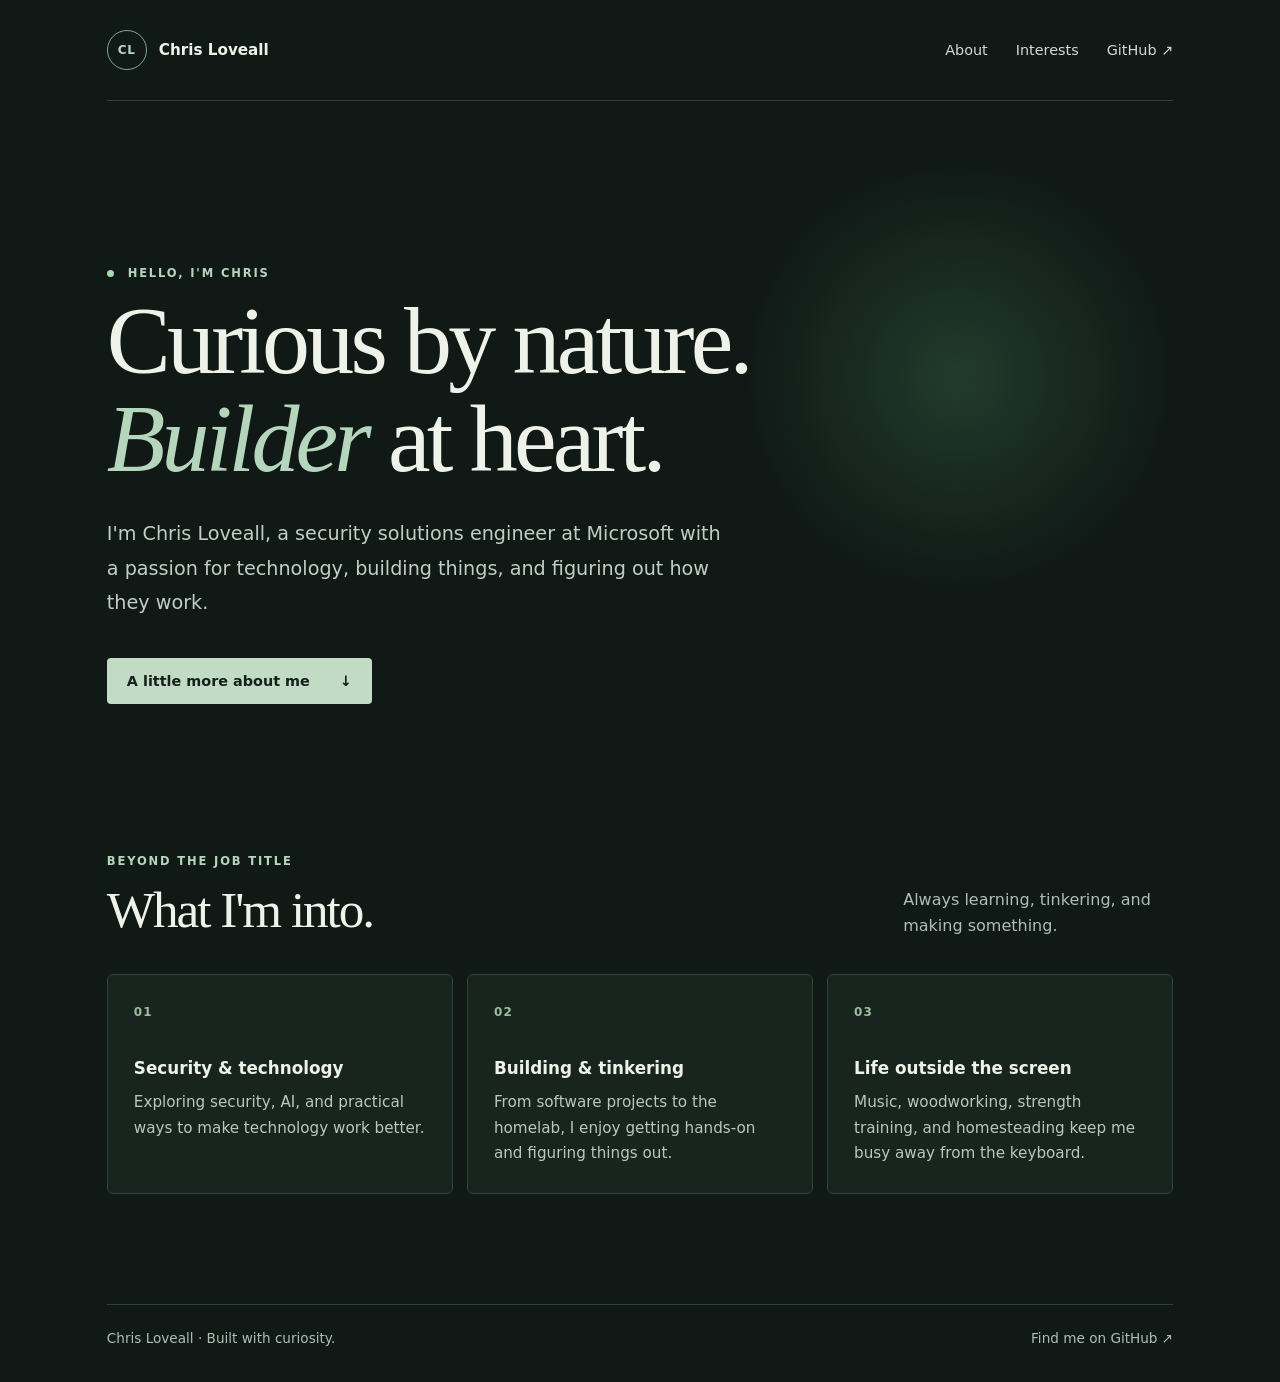
==== index.html @ b40f96f5 "Create initial personal site" ====
<!doctype html>
<html lang="en">
<head>
  <meta charset="utf-8">
  <meta name="viewport" content="width=device-width, initial-scale=1">
  <meta name="description" content="Chris Loveall: security, technology, and the things I'm building.">
  <meta name="theme-color" content="#101916">
  <title>Chris Loveall | About</title>
  <link rel="icon" href="favicon.svg" type="image/svg+xml">
  <link rel="stylesheet" href="style.css">
</head>
<body>
  <div class="page">
    <header class="site-header">
      <a class="wordmark" href="./" aria-label="Chris Loveall, home"><span>CL</span> Chris Loveall</a>
      <nav aria-label="Main navigation">
        <a href="#about">About</a>
        <a href="#interests">Interests</a>
        <a href="https://github.com/CJLoveall74">GitHub <span aria-hidden="true">↗</span></a>
      </nav>
    </header>

    <main>
      <section class="hero" id="about">
        <p class="eyebrow"><span aria-hidden="true"></span> Hello, I'm Chris</p>
        <h1>Curious by nature.<br><em>Builder</em> at heart.</h1>
        <p class="intro">I'm Chris Loveall, a security solutions engineer at Microsoft with a passion for technology, building things, and figuring out how they work.</p>
        <a class="button" href="#interests">A little more about me <span aria-hidden="true">↓</span></a>
      </section>

      <section class="interests" id="interests" aria-labelledby="interests-title">
        <div class="section-heading">
          <div>
            <p class="eyebrow">Beyond the job title</p>
            <h2 id="interests-title">What I'm into.</h2>
          </div>
          <p>Always learning, tinkering, and making something.</p>
        </div>
        <div class="cards">
          <article>
            <span class="card-number">01</span>
            <h3>Security &amp; technology</h3>
            <p>Exploring security, AI, and practical ways to make technology work better.</p>
          </article>
          <article>
            <span class="card-number">02</span>
            <h3>Building &amp; tinkering</h3>
            <p>From software projects to the homelab, I enjoy getting hands-on and figuring things out.</p>
          </article>
          <article>
            <span class="card-number">03</span>
            <h3>Life outside the screen</h3>
            <p>Music, woodworking, strength training, and homesteading keep me busy away from the keyboard.</p>
          </article>
        </div>
      </section>
    </main>

    <footer>
      <p>Chris Loveall <span aria-hidden="true">·</span> Built with curiosity.</p>
      <a href="https://github.com/CJLoveall74">Find me on GitHub ↗</a>
    </footer>
  </div>
</body>
</html>
---- style.css ----
:root {
  color-scheme: dark;
  font-family: system-ui, -apple-system, BlinkMacSystemFont, "Segoe UI", sans-serif;
  background: #101916;
  color: #eef2e9;
  scroll-behavior: smooth;
}
* { box-sizing: border-box; }
body { margin: 0; }
a { color: inherit; }
.page { max-width: 1220px; margin: auto; padding: 0 6%; }
.site-header { display: flex; justify-content: space-between; align-items: center; gap: 24px; padding: 30px 0; border-bottom: 1px solid #304038; }
.wordmark { display: inline-flex; align-items: center; gap: 12px; font-size: .95rem; font-weight: 700; text-decoration: none; white-space: nowrap; }
.wordmark span { display: grid; place-items: center; width: 40px; height: 40px; border: 1px solid #80a78c; border-radius: 50%; color: #b8d5be; font-size: .75rem; letter-spacing: .06em; }
nav { display: flex; flex-wrap: wrap; gap: 28px; font-size: .9rem; color: #d1dcd1; }
nav a, footer a { text-decoration: none; }
nav a:hover, footer a:hover { color: #b7e5bf; }
a:focus-visible { outline: 2px solid #b7e5bf; outline-offset: 5px; }
.hero { position: relative; padding: clamp(90px, 13vw, 165px) 0 clamp(100px, 12vw, 150px); }
.hero::after { content: ""; position: absolute; z-index: -1; right: 0; top: 8%; width: min(45vw, 430px); aspect-ratio: 1; background: radial-gradient(circle, #294a35 0%, transparent 70%); opacity: .7; }
.eyebrow { color: #b6d5bd; text-transform: uppercase; letter-spacing: .16em; font-weight: 700; font-size: .72rem; }
.hero .eyebrow span { display: inline-block; width: 7px; height: 7px; margin-right: 8px; border-radius: 50%; background: #a5d9ae; vertical-align: middle; }
h1, h2, h3, p { margin-top: 0; }
h1, h2 { font-family: Georgia, "Times New Roman", serif; font-weight: 400; letter-spacing: -.04em; }
h1 { max-width: 850px; margin-bottom: 28px; font-size: clamp(3rem, 7.5vw, 6.5rem); line-height: 1.03; }
h1 em { color: #b6d5bd; font-weight: 400; }
.intro { max-width: 620px; color: #c1cec3; line-height: 1.8; font-size: clamp(1.05rem, 1.6vw, 1.2rem); }
.button { display: inline-flex; align-items: center; gap: 30px; margin-top: 18px; padding: 15px 20px; background: #c1dbc4; color: #142019; border-radius: 4px; font-weight: 700; font-size: .9rem; text-decoration: none; }
.button:hover { background: #d9eedb; }
.interests { padding: 0 0 110px; }
.section-heading { display: flex; justify-content: space-between; align-items: end; gap: 20px; margin-bottom: 35px; }
.section-heading h2 { margin: 10px 0 0; font-size: clamp(2.4rem, 4vw, 3.5rem); }
.section-heading > p { max-width: 270px; margin: 0; color: #aebfb1; line-height: 1.6; }
.cards { display: grid; grid-template-columns: repeat(3, 1fr); gap: 14px; }
.cards article { min-height: 220px; padding: 26px; border: 1px solid #304239; background: #18251e; border-radius: 6px; }
.card-number { color: #9cbd9f; font-size: .75rem; font-weight: 700; letter-spacing: .1em; }
.cards h3 { margin: 38px 0 12px; font-size: 1.05rem; }
.cards p { margin: 0; color: #b8c8bb; line-height: 1.7; font-size: .95rem; }
footer { display: flex; justify-content: space-between; gap: 18px; padding: 25px 0 36px; border-top: 1px solid #304038; color: #aebfb1; font-size: .85rem; }
footer p { margin: 0; }
@media (max-width: 700px) {
  .site-header { align-items: flex-start; flex-direction: column; }
  nav { gap: 20px; }
  .hero { padding: 90px 0; }
  .section-heading { align-items: flex-start; flex-direction: column; }
  .cards { grid-template-columns: 1fr; }
  .cards article { min-height: auto; }
  .cards h3 { margin-top: 25px; }
  .interests { padding-bottom: 70px; }
  footer { flex-direction: column; }
}
@media (prefers-reduced-motion: reduce) {
  :root { scroll-behavior: auto; }
}
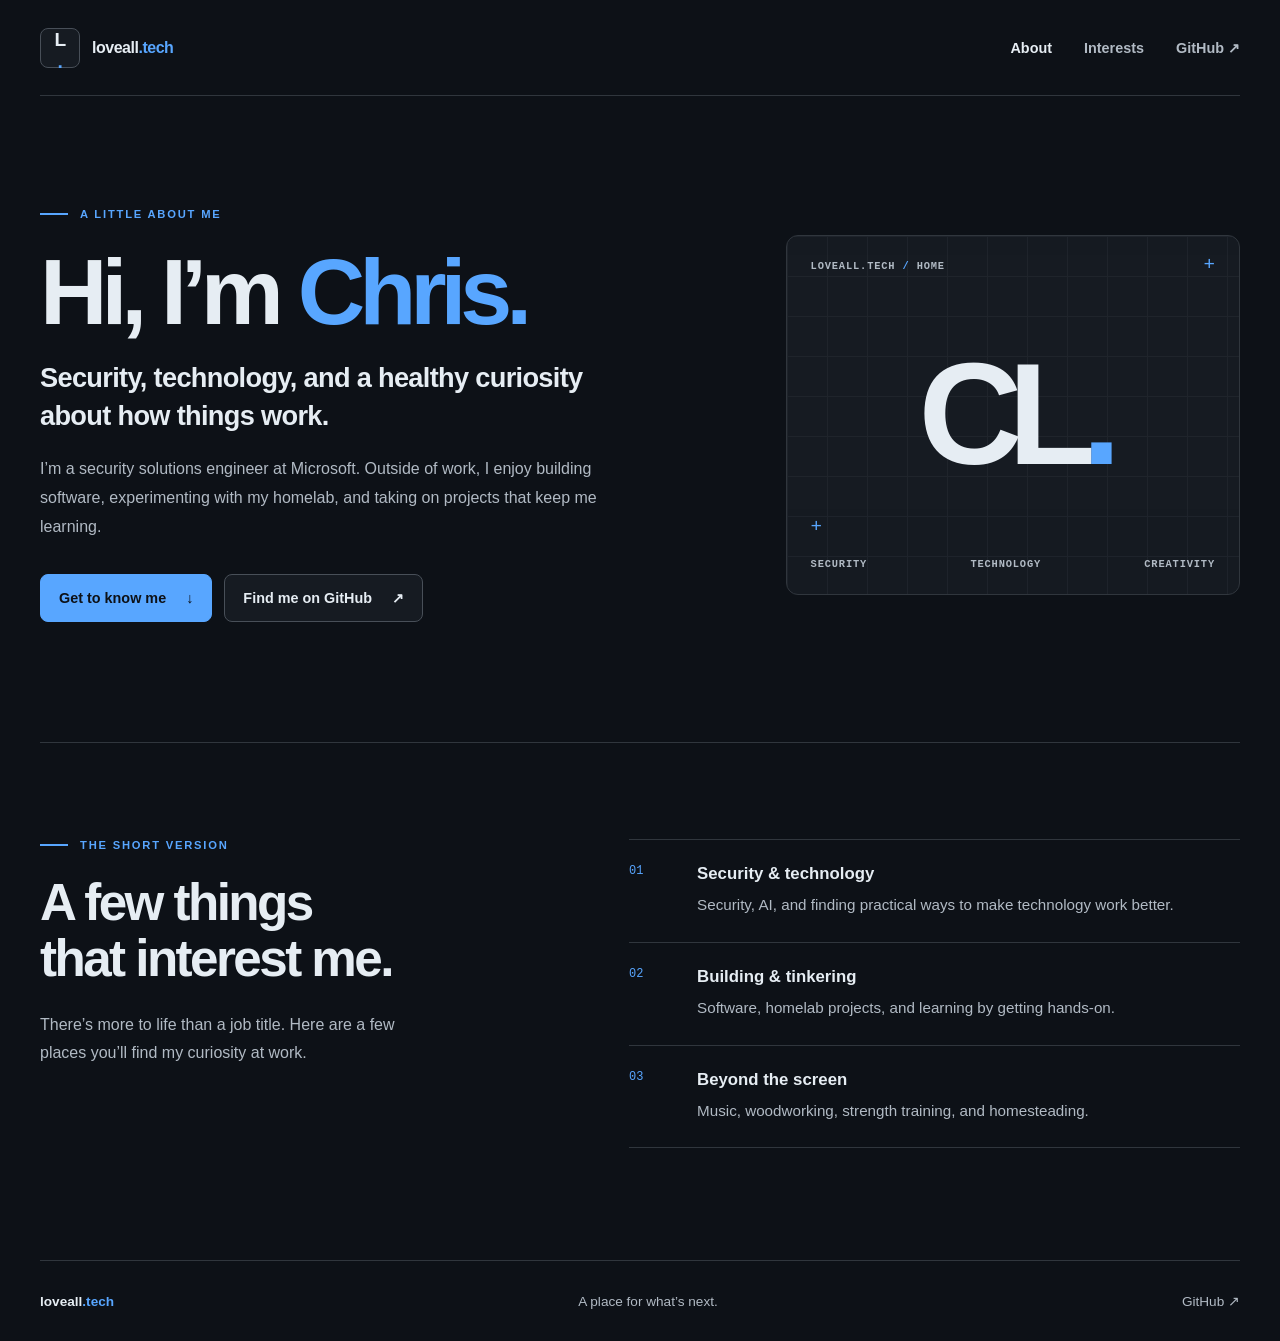
==== commit 6a29c3d2: "Redesign initial Loveall site" ====
--- a/index.html
+++ b/index.html
@@ -3,62 +3,76 @@
 <head>
   <meta charset="utf-8">
   <meta name="viewport" content="width=device-width, initial-scale=1">
-  <meta name="description" content="Chris Loveall: security, technology, and the things I'm building.">
-  <meta name="theme-color" content="#101916">
-  <title>Chris Loveall | About</title>
+  <meta name="description" content="Get to know Chris Loveall: security, technology, and life beyond the keyboard.">
+  <meta name="theme-color" content="#0d1117">
+  <title>Chris Loveall | Loveall.tech</title>
   <link rel="icon" href="favicon.svg" type="image/svg+xml">
   <link rel="stylesheet" href="style.css">
 </head>
 <body>
+  <a class="skip-link" href="#main">Skip to content</a>
   <div class="page">
     <header class="site-header">
-      <a class="wordmark" href="./" aria-label="Chris Loveall, home"><span>CL</span> Chris Loveall</a>
+      <a class="brand" href="./" aria-label="Loveall.tech home">
+        <span class="brand-mark" aria-hidden="true">L<span>.</span></span>
+        <span>loveall<span class="brand-domain">.tech</span></span>
+      </a>
       <nav aria-label="Main navigation">
-        <a href="#about">About</a>
+        <a class="active" href="#about">About</a>
         <a href="#interests">Interests</a>
         <a href="https://github.com/CJLoveall74">GitHub <span aria-hidden="true">↗</span></a>
       </nav>
     </header>
 
-    <main>
-      <section class="hero" id="about">
-        <p class="eyebrow"><span aria-hidden="true"></span> Hello, I'm Chris</p>
-        <h1>Curious by nature.<br><em>Builder</em> at heart.</h1>
-        <p class="intro">I'm Chris Loveall, a security solutions engineer at Microsoft with a passion for technology, building things, and figuring out how they work.</p>
-        <a class="button" href="#interests">A little more about me <span aria-hidden="true">↓</span></a>
+    <main id="main">
+      <section class="hero" id="about" aria-labelledby="hero-title">
+        <div class="hero-copy">
+          <p class="eyebrow"><span class="eyebrow-line" aria-hidden="true"></span> A LITTLE ABOUT ME</p>
+          <h1 id="hero-title">Hi, I’m <span>Chris.</span></h1>
+          <p class="hero-lead">Security, technology, and a healthy curiosity about how things work.</p>
+          <p class="hero-description">I’m a security solutions engineer at Microsoft. Outside of work, I enjoy building software, experimenting with my homelab, and taking on projects that keep me learning.</p>
+          <div class="hero-actions">
+            <a class="button button-primary" href="#interests">Get to know me <span aria-hidden="true">↓</span></a>
+            <a class="button button-quiet" href="https://github.com/CJLoveall74">Find me on GitHub <span aria-hidden="true">↗</span></a>
+          </div>
+        </div>
+        <div class="hero-graphic" aria-hidden="true">
+          <div class="graphic-grid"></div>
+          <div class="graphic-cross cross-one">+</div>
+          <div class="graphic-cross cross-two">+</div>
+          <div class="graphic-label">LOVEALL.TECH <span> / </span> HOME</div>
+          <div class="graphic-monogram">CL<span>.</span></div>
+          <div class="graphic-bottom"><span>SECURITY</span><span>TECHNOLOGY</span><span>CREATIVITY</span></div>
+        </div>
       </section>
 
       <section class="interests" id="interests" aria-labelledby="interests-title">
-        <div class="section-heading">
-          <div>
-            <p class="eyebrow">Beyond the job title</p>
-            <h2 id="interests-title">What I'm into.</h2>
-          </div>
-          <p>Always learning, tinkering, and making something.</p>
+        <div class="section-intro">
+          <p class="eyebrow"><span class="eyebrow-line" aria-hidden="true"></span> THE SHORT VERSION</p>
+          <h2 id="interests-title">A few things<br>that interest me.</h2>
+          <p>There’s more to life than a job title. Here are a few places you’ll find my curiosity at work.</p>
         </div>
-        <div class="cards">
-          <article>
-            <span class="card-number">01</span>
-            <h3>Security &amp; technology</h3>
-            <p>Exploring security, AI, and practical ways to make technology work better.</p>
+        <div class="interest-list">
+          <article class="interest">
+            <span class="interest-number" aria-hidden="true">01</span>
+            <div><h3>Security &amp; technology</h3><p>Security, AI, and finding practical ways to make technology work better.</p></div>
           </article>
-          <article>
-            <span class="card-number">02</span>
-            <h3>Building &amp; tinkering</h3>
-            <p>From software projects to the homelab, I enjoy getting hands-on and figuring things out.</p>
+          <article class="interest">
+            <span class="interest-number" aria-hidden="true">02</span>
+            <div><h3>Building &amp; tinkering</h3><p>Software, homelab projects, and learning by getting hands-on.</p></div>
           </article>
-          <article>
-            <span class="card-number">03</span>
-            <h3>Life outside the screen</h3>
-            <p>Music, woodworking, strength training, and homesteading keep me busy away from the keyboard.</p>
+          <article class="interest">
+            <span class="interest-number" aria-hidden="true">03</span>
+            <div><h3>Beyond the screen</h3><p>Music, woodworking, strength training, and homesteading.</p></div>
           </article>
         </div>
       </section>
     </main>
 
     <footer>
-      <p>Chris Loveall <span aria-hidden="true">·</span> Built with curiosity.</p>
-      <a href="https://github.com/CJLoveall74">Find me on GitHub ↗</a>
+      <span class="footer-brand">loveall<span>.tech</span></span>
+      <span>A place for what’s next.</span>
+      <a href="https://github.com/CJLoveall74">GitHub <span aria-hidden="true">↗</span></a>
     </footer>
   </div>
 </body>
--- a/style.css
+++ b/style.css
@@ -1,53 +1,100 @@
 :root {
   color-scheme: dark;
-  font-family: system-ui, -apple-system, BlinkMacSystemFont, "Segoe UI", sans-serif;
-  background: #101916;
-  color: #eef2e9;
+
+  /* Surfaces — layered from deepest (--otto-bg) to most elevated (--otto-bg-elevated) */
+  --otto-bg:            #0d1117;   /* page background */
+  --otto-panel:         #161b22;   /* sidebars, headers, sticky chrome */
+  --otto-surface:       #1c2128;   /* cards, panels, table rows */
+  --otto-surface-soft:  #1a2332;   /* hover / selected surface */
+  --otto-bg-elevated:   #21262d;   /* modals, popovers, raised tiles */
+
+  /* Lines & dividers */
+  --otto-border:        #30363d;
+  --otto-border-strong: #484f58;
+
+  /* Text */
+  --otto-text:          #e6edf3;   /* primary text */
+  --otto-text-muted:    #7d8590;   /* secondary labels, captions */
+  --otto-text-soft:     #b1bac4;   /* between primary and muted */
+
+  /* Accent (Otto blue) */
+  --otto-accent:        #58a6ff;
+  --otto-accent-hover:  #79b8ff;
+  --otto-accent-soft:   rgba(88, 166, 255, 0.15);
+  --otto-accent-fg:     #0d1117;   /* text on accent fill */
+
+  /* Semantic */
+  --otto-success:       #3fb950;
+  --otto-danger:        #f85149;
+  --otto-warning:       #d29922;
+  --otto-link:          #58a6ff;
+
+  /* Effects */
+  --otto-shadow:        0 4px 16px rgba(0, 0, 0, 0.4);
+  --otto-overlay:       rgba(13, 17, 23, 0.85);
+  --otto-highlight:     rgba(88, 166, 255, 0.12);
   scroll-behavior: smooth;
 }
 * { box-sizing: border-box; }
-body { margin: 0; }
+body { margin: 0; background: var(--otto-bg); color: var(--otto-text); font-family: "Segoe UI", -apple-system, BlinkMacSystemFont, "Helvetica Neue", Arial, sans-serif; }
 a { color: inherit; }
-.page { max-width: 1220px; margin: auto; padding: 0 6%; }
-.site-header { display: flex; justify-content: space-between; align-items: center; gap: 24px; padding: 30px 0; border-bottom: 1px solid #304038; }
-.wordmark { display: inline-flex; align-items: center; gap: 12px; font-size: .95rem; font-weight: 700; text-decoration: none; white-space: nowrap; }
-.wordmark span { display: grid; place-items: center; width: 40px; height: 40px; border: 1px solid #80a78c; border-radius: 50%; color: #b8d5be; font-size: .75rem; letter-spacing: .06em; }
-nav { display: flex; flex-wrap: wrap; gap: 28px; font-size: .9rem; color: #d1dcd1; }
-nav a, footer a { text-decoration: none; }
-nav a:hover, footer a:hover { color: #b7e5bf; }
-a:focus-visible { outline: 2px solid #b7e5bf; outline-offset: 5px; }
-.hero { position: relative; padding: clamp(90px, 13vw, 165px) 0 clamp(100px, 12vw, 150px); }
-.hero::after { content: ""; position: absolute; z-index: -1; right: 0; top: 8%; width: min(45vw, 430px); aspect-ratio: 1; background: radial-gradient(circle, #294a35 0%, transparent 70%); opacity: .7; }
-.eyebrow { color: #b6d5bd; text-transform: uppercase; letter-spacing: .16em; font-weight: 700; font-size: .72rem; }
-.hero .eyebrow span { display: inline-block; width: 7px; height: 7px; margin-right: 8px; border-radius: 50%; background: #a5d9ae; vertical-align: middle; }
+a:focus-visible { outline: 2px solid var(--otto-accent); outline-offset: 5px; }
+.skip-link { position: absolute; top: -60px; left: 16px; z-index: 3; padding: 12px; color: var(--otto-accent-fg); background: var(--otto-accent); }
+.skip-link:focus { top: 16px; }
+.page { width: min(100% - 64px, 1200px); margin: 0 auto; }
+.site-header { display: flex; justify-content: space-between; align-items: center; gap: 24px; min-height: 96px; border-bottom: 1px solid var(--otto-border); }
+.brand { display: inline-flex; align-items: center; gap: 12px; font-size: 1rem; font-weight: 700; letter-spacing: -.03em; text-decoration: none; }
+.brand-mark { display: grid; place-items: center; width: 40px; height: 40px; border: 1px solid var(--otto-border-strong); border-radius: 8px; background: var(--otto-panel); font-size: 1.2rem; }
+.brand-mark span, .brand-domain, .footer-brand span { color: var(--otto-accent); }
+nav { display: flex; align-items: center; gap: 32px; }
+nav a { color: var(--otto-text-soft); font-size: .9rem; font-weight: 600; text-decoration: none; }
+nav a:hover, nav a.active { color: var(--otto-text); }
+.hero { display: grid; grid-template-columns: minmax(0, 1.2fr) minmax(280px, .8fr); gap: 64px; align-items: center; padding: 112px 0 120px; }
+.eyebrow { display: flex; align-items: center; gap: 12px; color: var(--otto-accent); font-size: .7rem; font-weight: 700; letter-spacing: .16em; }
+.eyebrow-line { display: inline-block; width: 28px; height: 2px; background: var(--otto-accent); }
 h1, h2, h3, p { margin-top: 0; }
-h1, h2 { font-family: Georgia, "Times New Roman", serif; font-weight: 400; letter-spacing: -.04em; }
-h1 { max-width: 850px; margin-bottom: 28px; font-size: clamp(3rem, 7.5vw, 6.5rem); line-height: 1.03; }
-h1 em { color: #b6d5bd; font-weight: 400; }
-.intro { max-width: 620px; color: #c1cec3; line-height: 1.8; font-size: clamp(1.05rem, 1.6vw, 1.2rem); }
-.button { display: inline-flex; align-items: center; gap: 30px; margin-top: 18px; padding: 15px 20px; background: #c1dbc4; color: #142019; border-radius: 4px; font-weight: 700; font-size: .9rem; text-decoration: none; }
-.button:hover { background: #d9eedb; }
-.interests { padding: 0 0 110px; }
-.section-heading { display: flex; justify-content: space-between; align-items: end; gap: 20px; margin-bottom: 35px; }
-.section-heading h2 { margin: 10px 0 0; font-size: clamp(2.4rem, 4vw, 3.5rem); }
-.section-heading > p { max-width: 270px; margin: 0; color: #aebfb1; line-height: 1.6; }
-.cards { display: grid; grid-template-columns: repeat(3, 1fr); gap: 14px; }
-.cards article { min-height: 220px; padding: 26px; border: 1px solid #304239; background: #18251e; border-radius: 6px; }
-.card-number { color: #9cbd9f; font-size: .75rem; font-weight: 700; letter-spacing: .1em; }
-.cards h3 { margin: 38px 0 12px; font-size: 1.05rem; }
-.cards p { margin: 0; color: #b8c8bb; line-height: 1.7; font-size: .95rem; }
-footer { display: flex; justify-content: space-between; gap: 18px; padding: 25px 0 36px; border-top: 1px solid #304038; color: #aebfb1; font-size: .85rem; }
-footer p { margin: 0; }
-@media (max-width: 700px) {
-  .site-header { align-items: flex-start; flex-direction: column; }
-  nav { gap: 20px; }
-  .hero { padding: 90px 0; }
-  .section-heading { align-items: flex-start; flex-direction: column; }
-  .cards { grid-template-columns: 1fr; }
-  .cards article { min-height: auto; }
-  .cards h3 { margin-top: 25px; }
-  .interests { padding-bottom: 70px; }
-  footer { flex-direction: column; }
+h1 { margin: 24px 0 20px; font-size: clamp(3.5rem, 7.3vw, 6.5rem); line-height: 1.02; letter-spacing: -.065em; }
+h1 span { color: var(--otto-accent); }
+.hero-lead { max-width: 600px; margin-bottom: 20px; font-size: clamp(1.25rem, 2.4vw, 1.7rem); font-weight: 600; line-height: 1.4; letter-spacing: -.025em; }
+.hero-description { max-width: 570px; color: var(--otto-text-soft); font-size: 1rem; line-height: 1.8; }
+.hero-actions { display: flex; flex-wrap: wrap; gap: 12px; margin-top: 32px; }
+.button { display: inline-flex; justify-content: center; align-items: center; gap: 20px; min-height: 48px; padding: 12px 18px; border: 1px solid var(--otto-border-strong); border-radius: 8px; font-size: .9rem; font-weight: 700; text-decoration: none; }
+.button-primary { border-color: var(--otto-accent); background: var(--otto-accent); color: var(--otto-accent-fg); }
+.button-primary:hover { background: var(--otto-accent-hover); }
+.button-quiet { background: var(--otto-panel); color: var(--otto-text); }
+.button-quiet:hover { background: var(--otto-surface-soft); }
+.hero-graphic { position: relative; display: flex; flex-direction: column; justify-content: space-between; min-height: 360px; overflow: hidden; padding: 24px; border: 1px solid var(--otto-border); border-radius: 12px; background: var(--otto-panel); }
+.graphic-grid { position: absolute; inset: 0; opacity: .35; background-image: linear-gradient(var(--otto-border) 1px, transparent 1px), linear-gradient(90deg, var(--otto-border) 1px, transparent 1px); background-size: 40px 40px; }
+.graphic-label, .graphic-bottom { position: relative; color: var(--otto-text-soft); font-family: "SFMono-Regular", Consolas, "Liberation Mono", Menlo, monospace; font-size: .65rem; font-weight: 700; letter-spacing: .08em; }
+.graphic-label span, .graphic-monogram span, .graphic-cross { color: var(--otto-accent); }
+.graphic-monogram { position: relative; align-self: center; color: var(--otto-text); font-size: clamp(5rem, 12vw, 9rem); font-weight: 700; line-height: 1; letter-spacing: -.1em; }
+.graphic-bottom { display: flex; justify-content: space-between; flex-wrap: wrap; gap: 8px; }
+.graphic-cross { position: absolute; z-index: 1; font-family: monospace; font-size: 1.2rem; }
+.cross-one { right: 24px; top: 18px; }
+.cross-two { left: 24px; bottom: 56px; }
+.interests { display: grid; grid-template-columns: 1fr 1.2fr; gap: 80px; padding: 96px 0 112px; border-top: 1px solid var(--otto-border); }
+.section-intro h2 { margin: 24px 0; font-size: clamp(2.2rem, 4vw, 3.5rem); line-height: 1.1; letter-spacing: -.05em; }
+.section-intro > p:last-child { max-width: 360px; color: var(--otto-text-soft); line-height: 1.75; }
+.interest { display: grid; grid-template-columns: 48px 1fr; gap: 20px; padding: 24px 0; border-top: 1px solid var(--otto-border); }
+.interest:last-child { border-bottom: 1px solid var(--otto-border); }
+.interest-number { color: var(--otto-accent); font-family: "SFMono-Regular", Consolas, "Liberation Mono", Menlo, monospace; font-size: .75rem; }
+.interest h3 { margin-bottom: 8px; font-size: 1.05rem; }
+.interest p { margin-bottom: 0; color: var(--otto-text-soft); line-height: 1.7; font-size: .95rem; }
+footer { display: flex; align-items: center; justify-content: space-between; gap: 24px; padding: 32px 0; border-top: 1px solid var(--otto-border); color: var(--otto-text-soft); font-size: .85rem; }
+.footer-brand { color: var(--otto-text); font-weight: 700; }
+footer a { color: var(--otto-text-soft); text-decoration: none; }
+footer a:hover { color: var(--otto-link); text-decoration: underline; }
+@media (max-width: 800px) {
+  .page { width: min(100% - 40px, 1200px); }
+  .hero { grid-template-columns: 1fr; gap: 48px; padding: 72px 0 80px; }
+  .hero-graphic { min-height: 260px; }
+  .interests { grid-template-columns: 1fr; gap: 32px; padding: 72px 0; }
+}
+@media (max-width: 480px) {
+  .site-header { align-items: flex-start; flex-direction: column; padding: 24px 0; }
+  nav { gap: 24px; }
+  .hero-actions { align-items: stretch; flex-direction: column; }
+  footer { align-items: flex-start; flex-direction: column; gap: 12px; }
 }
 @media (prefers-reduced-motion: reduce) {
   :root { scroll-behavior: auto; }
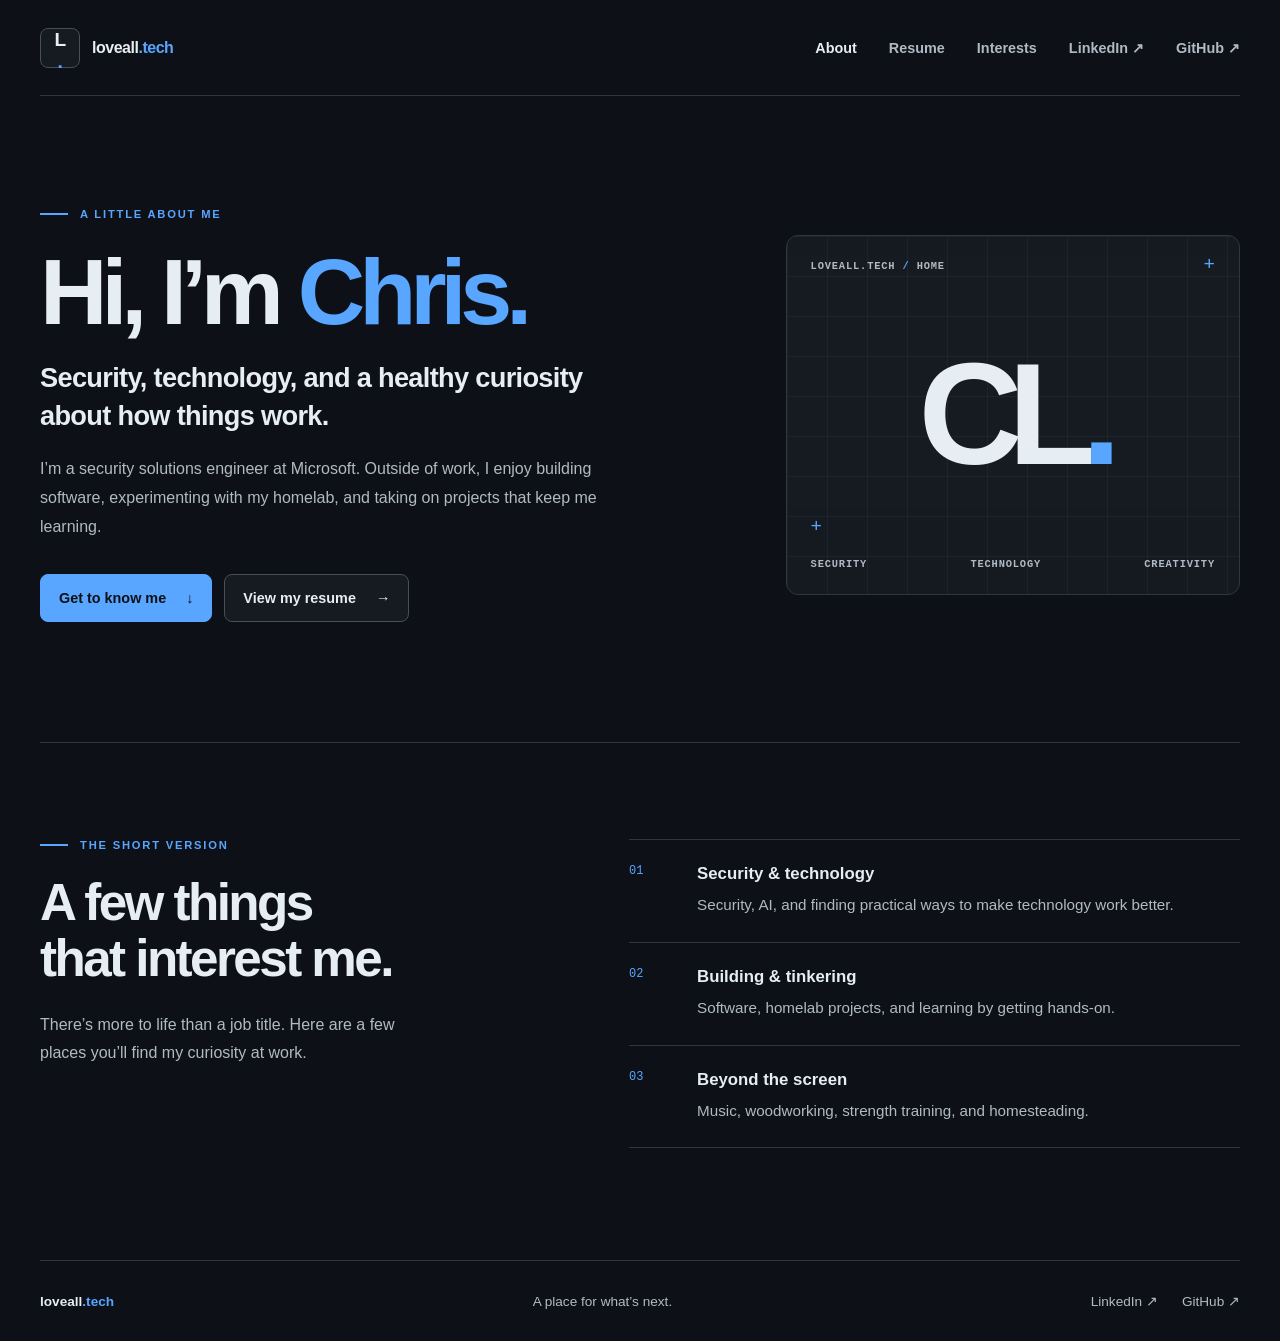
==== commit d1b71efb: "Add resume and LinkedIn links" ====
--- a/index.html
+++ b/index.html
@@ -19,7 +19,9 @@
       </a>
       <nav aria-label="Main navigation">
         <a class="active" href="#about">About</a>
+        <a href="resume.html">Resume</a>
         <a href="#interests">Interests</a>
+        <a href="https://www.linkedin.com/in/cjloveall74">LinkedIn <span aria-hidden="true">↗</span></a>
         <a href="https://github.com/CJLoveall74">GitHub <span aria-hidden="true">↗</span></a>
       </nav>
     </header>
@@ -33,7 +35,7 @@
           <p class="hero-description">I’m a security solutions engineer at Microsoft. Outside of work, I enjoy building software, experimenting with my homelab, and taking on projects that keep me learning.</p>
           <div class="hero-actions">
             <a class="button button-primary" href="#interests">Get to know me <span aria-hidden="true">↓</span></a>
-            <a class="button button-quiet" href="https://github.com/CJLoveall74">Find me on GitHub <span aria-hidden="true">↗</span></a>
+            <a class="button button-quiet" href="resume.html">View my resume <span aria-hidden="true">→</span></a>
           </div>
         </div>
         <div class="hero-graphic" aria-hidden="true">
@@ -72,7 +74,10 @@
     <footer>
       <span class="footer-brand">loveall<span>.tech</span></span>
       <span>A place for what’s next.</span>
-      <a href="https://github.com/CJLoveall74">GitHub <span aria-hidden="true">↗</span></a>
+      <div class="footer-links">
+        <a href="https://www.linkedin.com/in/cjloveall74">LinkedIn <span aria-hidden="true">↗</span></a>
+        <a href="https://github.com/CJLoveall74">GitHub <span aria-hidden="true">↗</span></a>
+      </div>
     </footer>
   </div>
 </body>
--- a/style.css
+++ b/style.css
@@ -84,16 +84,35 @@
 .footer-brand { color: var(--otto-text); font-weight: 700; }
 footer a { color: var(--otto-text-soft); text-decoration: none; }
 footer a:hover { color: var(--otto-link); text-decoration: underline; }
+.footer-links { display: flex; flex-wrap: wrap; gap: 24px; }
+.resume-intro { padding: 104px 0 96px; }
+.resume-intro h1 { margin-bottom: 16px; }
+.resume-lead { margin-bottom: 8px; font-size: clamp(1.25rem, 2vw, 1.5rem); font-weight: 600; }
+.resume-location { margin-bottom: 28px; color: var(--otto-text-soft); }
+.resume-section { display: grid; grid-template-columns: minmax(200px, .7fr) minmax(0, 1.3fr); gap: 64px; padding: 72px 0; border-top: 1px solid var(--otto-border); }
+.resume-section-heading h2 { margin: 20px 0 0; font-size: clamp(2rem, 3.5vw, 3rem); letter-spacing: -.05em; }
+.resume-entry { display: grid; grid-template-columns: 180px minmax(0, 1fr); gap: 24px; padding: 24px 0; border-top: 1px solid var(--otto-border); }
+.resume-entry:last-child { border-bottom: 1px solid var(--otto-border); }
+.resume-date { margin-bottom: 0; color: var(--otto-text-soft); font-size: .85rem; line-height: 1.6; }
+.resume-entry h3 { margin-bottom: 8px; font-size: 1.05rem; line-height: 1.4; }
+.resume-company { margin: 0; color: var(--otto-text-soft); font-size: .95rem; line-height: 1.7; }
+.resume-note { color: var(--otto-text-soft); }
+.resume-skills { display: flex; flex-wrap: wrap; align-content: flex-start; gap: 12px; }
+.resume-skills span { padding: 10px 14px; border: 1px solid var(--otto-border); border-radius: 8px; background: var(--otto-panel); color: var(--otto-text); font-size: .9rem; }
 @media (max-width: 800px) {
   .page { width: min(100% - 40px, 1200px); }
   .hero { grid-template-columns: 1fr; gap: 48px; padding: 72px 0 80px; }
   .hero-graphic { min-height: 260px; }
   .interests { grid-template-columns: 1fr; gap: 32px; padding: 72px 0; }
+  .resume-intro { padding: 72px 0; }
+  .resume-section { grid-template-columns: 1fr; gap: 32px; padding: 56px 0; }
 }
 @media (max-width: 480px) {
   .site-header { align-items: flex-start; flex-direction: column; padding: 24px 0; }
   nav { gap: 24px; }
+  nav { flex-wrap: wrap; }
   .hero-actions { align-items: stretch; flex-direction: column; }
+  .resume-entry { grid-template-columns: 1fr; gap: 8px; }
   footer { align-items: flex-start; flex-direction: column; gap: 12px; }
 }
 @media (prefers-reduced-motion: reduce) {
